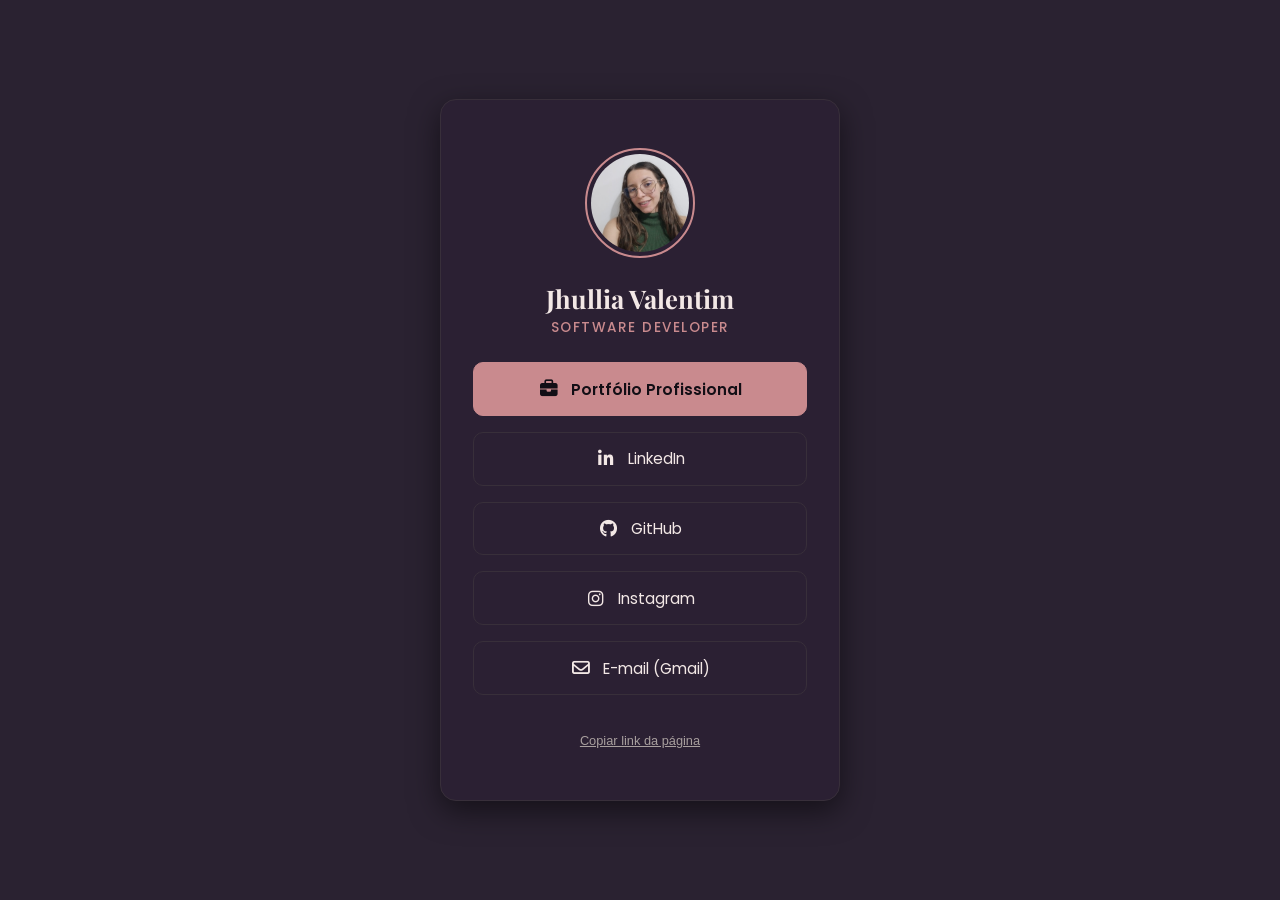
==== index.html @ 944bcbe4 "reoganização do index para o ficheiro principal" ====
<!DOCTYPE html>
<html lang="pt-BR">

<head>
    <meta charset="UTF-8">
    <meta name="viewport" content="width=device-width, initial-scale=1.0">
    <title>Jhullia Valentim | Links</title>
    <link rel="stylesheet" href="https://cdnjs.cloudflare.com/ajax/libs/font-awesome/6.4.2/css/all.min.css">
    <link rel="stylesheet" href="/style/style.css">
    <link href="https://fonts.googleapis.com/css2?family=Playfair+Display:wght@600&family=Poppins:wght@300;400;500&display=swap" rel="stylesheet">
</head>

<body>
    <div class="main-container">
        <header>
            <img src="/public/Jhullia Foto selfie.jpg" alt="Jhullia" class="profile-pic">
            <h1>Jhullia Valentim</h1>
            <p class="job-title">Software Developer</p>
        </header>

        <main class="links-list">
            <a href="#" class="link-item featured" target="_blank">
                <i class="fa-solid fa-briefcase"></i> Portfólio Profissional
            </a>

            <a href="https://www.linkedin.com/in/jhulliavalentim/" class="link-item" target="_self">
                <i class="fa-brands fa-linkedin-in"></i> LinkedIn
            </a>

            <a href="https://github.com/JhulliaValentim" class="link-item" target="_self">
                <i class="fa-brands fa-github"></i> GitHub
            </a>

            <a href="https://www.instagram.com/jhulsvp/" class="link-item" target="_self">
                <i class="fa-brands fa-instagram"></i> Instagram
            </a>

            <a href="https://mail.google.com/mail/?view=cm&fs=1&to=jhulliavalentim.dev@gmail.com" class="link-item" target="_blank">
                <i class="fa-regular fa-envelope"></i> E-mail (Gmail)
            </a>
        </main>

        <footer>
            <button class="share-btn" onclick="share()">Copiar link da página</button>
        </footer>
    </div>

    <script>
        function share() {
            navigator.clipboard.writeText(window.location.href);
            alert("Link copiado!");
        }
    </script>
</body>

</html>
---- style/style.css ----
:root {
      --bg-page: #2a2231;
      --bg-card: #2b2033;
      --text-main: #f3e8e6;
      --text-sub: #a89f9e;
      --primary-accent: #c98a8e;
      --primary-hover: #e5b8b7;
      --border-color: #382f3a;
  }

  * {
      margin: 0;
      padding: 0;
      box-sizing: border-box;
  }

  body {
      background-color: var(--bg-page);
      color: var(--text-main);
      font-family: 'Poppins', sans-serif;
      display: flex;
      justify-content: center;
      align-items: center;
      min-height: 100vh;
      padding: 2rem 1rem;
  }

  .main-container {
      background-color: var(--bg-card);
      padding: 3rem 2rem;
      border-radius: 16px;
      width: 100%;
      max-width: 400px;
      text-align: center;
      border: 1px solid var(--border-color);
      box-shadow: 0 10px 30px rgba(0, 0, 0, 0.5);
  }

  .profile-pic {
      width: 110px;
      height: 110px;
      border-radius: 50%;
      object-fit: cover;
      border: 2px solid var(--primary-accent);
      padding: 4px;
      margin-bottom: 1rem;
  }

  h1 {
      font-family: 'Playfair Display', serif;
      font-size: 1.6rem;
      margin-bottom: 0.2rem;
  }

  .job-title {
      color: var(--primary-accent);
      font-weight: 500;
      font-size: 0.85rem;
      letter-spacing: 1.5px;
      text-transform: uppercase;
      margin-bottom: 1.5rem;
  }

  .links-list {
      display: flex;
      flex-direction: column;
      gap: 1rem;
  }

  .link-item {
      display: flex;
      align-items: center;
      justify-content: center;
      gap: 12px;
      background-color: transparent;
      color: var(--text-main);
      text-decoration: none;
      padding: 0.9rem;
      border-radius: 10px;
      font-size: 0.95rem;
      transition: all 0.3s ease;
      border: 1px solid var(--border-color);
  }

  .link-item i {
      font-size: 1.1rem;
      width: 20px;
      text-align: center;
  }

  .link-item:hover {
      border-color: var(--primary-accent);
      background-color: rgba(201, 138, 142, 0.05);
      color: var(--primary-hover);
      transform: translateY(-3px);
  }

  .link-item.featured {
      background-color: var(--primary-accent);
      color: #120e15;
      border-color: var(--primary-accent);
      font-weight: 600;
  }

  .link-item.featured:hover {
      background-color: var(--primary-hover);
      color: #120e15;
  }

  footer {
      margin-top: 2rem;
  }

  .share-btn {
      background: none;
      border: none;
      color: var(--text-sub);
      cursor: pointer;
      font-size: 0.8rem;
      text-decoration: underline;
  }
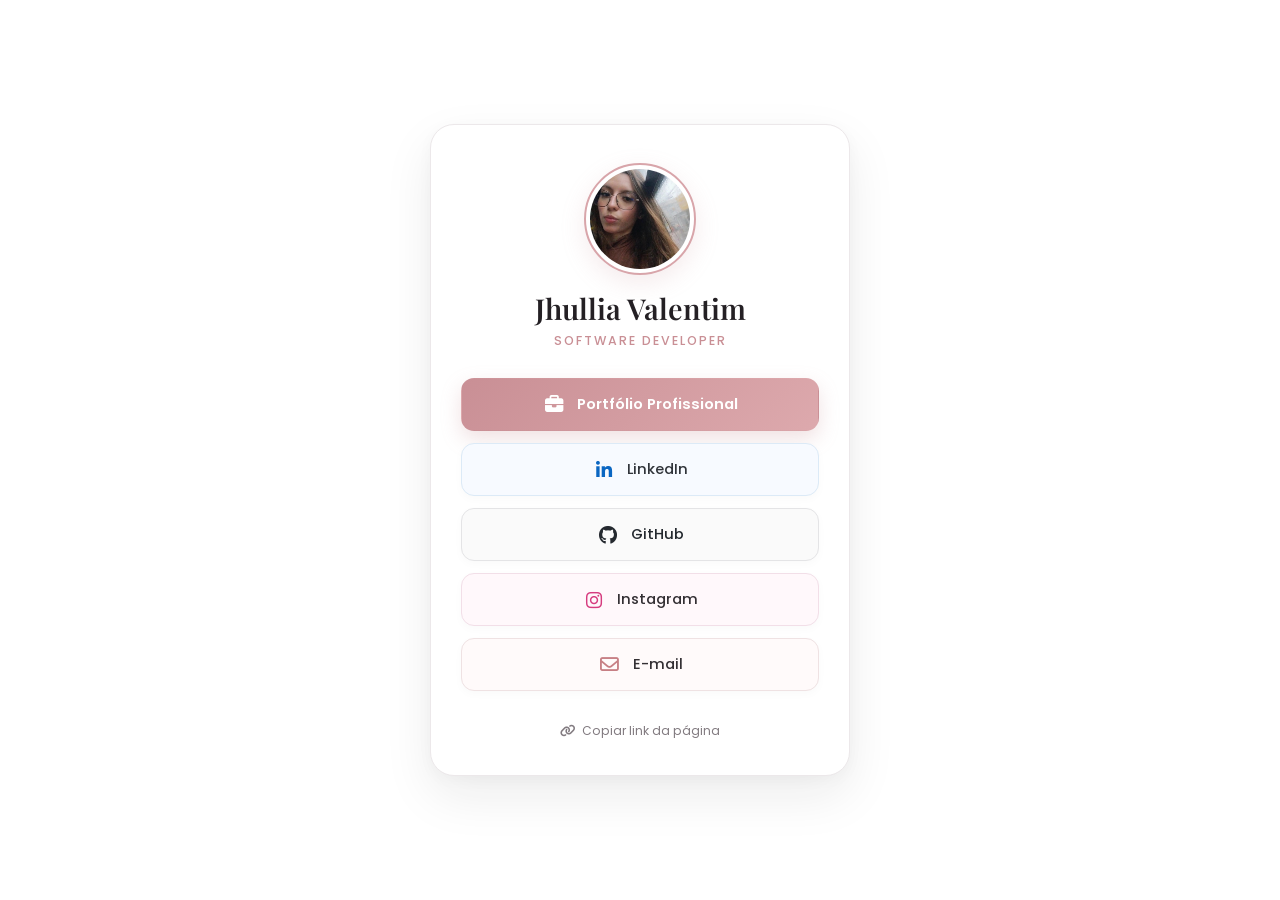
==== commit f3dab686: "Atualização de estilos e adicionais no link do portifolio" ====
--- a/index.html
+++ b/index.html
@@ -3,54 +3,143 @@
 
 <head>
     <meta charset="UTF-8">
-    <meta name="viewport" content="width=device-width, initial-scale=1.0">
+
+    <meta
+        name="viewport"
+        content="width=device-width, initial-scale=1.0"
+    >
+
     <title>Jhullia Valentim | Links</title>
-    <link rel="stylesheet" href="https://cdnjs.cloudflare.com/ajax/libs/font-awesome/6.4.2/css/all.min.css">
-    <link rel="stylesheet" href="/style/style.css">
-    <link href="https://fonts.googleapis.com/css2?family=Playfair+Display:wght@600&family=Poppins:wght@300;400;500&display=swap" rel="stylesheet">
+
+    <!-- FONT AWESOME -->
+    <link
+        rel="stylesheet"
+        href="https://cdnjs.cloudflare.com/ajax/libs/font-awesome/6.4.2/css/all.min.css"
+    >
+
+    <!-- GOOGLE FONTS -->
+    <link
+        href="https://fonts.googleapis.com/css2?family=Playfair+Display:wght@600&family=Poppins:wght@300;400;500;600&display=swap"
+        rel="stylesheet"
+    >
+
+    <!-- CSS -->
+    <link
+        rel="stylesheet"
+        href="style/style.css"
+    >
 </head>
 
 <body>
+
     <div class="main-container">
+
         <header>
-            <img src="/public/Jhullia Foto selfie.jpg" alt="Jhullia" class="profile-pic">
+
+            <img
+                src="assets/JhulliaFotoselfie.png"
+                alt="Foto de Jhullia Valentim"
+                class="profile-pic"
+            >
+
             <h1>Jhullia Valentim</h1>
-            <p class="job-title">Software Developer</p>
+
+            <p class="job-title">
+                Software Developer
+            </p>
+
         </header>
 
-        <main class="links-list">
-            <a href="#" class="link-item featured" target="_blank">
-                <i class="fa-solid fa-briefcase"></i> Portfólio Profissional
-            </a>
 
-            <a href="https://www.linkedin.com/in/jhulliavalentim/" class="link-item" target="_self">
-                <i class="fa-brands fa-linkedin-in"></i> LinkedIn
-            </a>
+       <main class="links-list">
 
-            <a href="https://github.com/JhulliaValentim" class="link-item" target="_self">
-                <i class="fa-brands fa-github"></i> GitHub
-            </a>
+    <a
+        href="https://jhulliavalentimportifolio-seven.vercel.app/"
+        class="link-item featured"
+        target="_blank"
+    >
+        <i class="fa-solid fa-briefcase"></i>
+        <span>Portfólio Profissional</span>
+    </a>
 
-            <a href="https://www.instagram.com/jhulsvp/" class="link-item" target="_self">
-                <i class="fa-brands fa-instagram"></i> Instagram
-            </a>
 
-            <a href="https://mail.google.com/mail/?view=cm&fs=1&to=jhulliavalentim.dev@gmail.com" class="link-item" target="_blank">
-                <i class="fa-regular fa-envelope"></i> E-mail (Gmail)
-            </a>
-        </main>
+    <a
+        href="https://www.linkedin.com/in/jhulliavalentim/"
+        class="link-item linkedin"
+        target="_blank"
+    >
+        <i class="fa-brands fa-linkedin-in"></i>
+        <span>LinkedIn</span>
+    </a>
+
+
+    <a
+        href="https://github.com/JhulliaValentim"
+        class="link-item github"
+        target="_blank"
+    >
+        <i class="fa-brands fa-github"></i>
+        <span>GitHub</span>
+    </a>
+
+
+    <a
+        href="https://www.instagram.com/jhulsvp/"
+        class="link-item instagram"
+        target="_blank"
+    >
+        <i class="fa-brands fa-instagram"></i>
+        <span>Instagram</span>
+    </a>
+
+
+    <a
+        href="mailto:jhulliavalentim.dev@gmail.com"
+        class="link-item email"
+    >
+        <i class="fa-regular fa-envelope"></i>
+        <span>E-mail</span>
+    </a>
+
+</main>
+
 
         <footer>
-            <button class="share-btn" onclick="share()">Copiar link da página</button>
+
+            <button
+                class="share-btn"
+                onclick="sharePage()"
+            >
+                <i class="fa-solid fa-link"></i>
+                Copiar link da página
+            </button>
+
         </footer>
+
     </div>
 
+
     <script>
-        function share() {
-            navigator.clipboard.writeText(window.location.href);
-            alert("Link copiado!");
+
+        function sharePage() {
+
+            navigator.clipboard
+                .writeText(window.location.href)
+                .then(() => {
+
+                    alert("Link copiado!");
+
+                })
+                .catch(() => {
+
+                    alert("Não foi possível copiar o link.");
+
+                });
+
         }
+
     </script>
+
 </body>
 
 </html>
--- a/style/style.css
+++ b/style/style.css
@@ -1,121 +1,442 @@
-  :root {
-      --bg-page: #2a2231;
-      --bg-card: #2b2033;
-      --text-main: #f3e8e6;
-      --text-sub: #a89f9e;
-      --primary-accent: #c98a8e;
-      --primary-hover: #e5b8b7;
-      --border-color: #382f3a;
-  }
-
-  * {
-      margin: 0;
-      padding: 0;
-      box-sizing: border-box;
-  }
-
-  body {
-      background-color: var(--bg-page);
-      color: var(--text-main);
-      font-family: 'Poppins', sans-serif;
-      display: flex;
-      justify-content: center;
-      align-items: center;
-      min-height: 100vh;
-      padding: 2rem 1rem;
-  }
-
-  .main-container {
-      background-color: var(--bg-card);
-      padding: 3rem 2rem;
-      border-radius: 16px;
-      width: 100%;
-      max-width: 400px;
-      text-align: center;
-      border: 1px solid var(--border-color);
-      box-shadow: 0 10px 30px rgba(0, 0, 0, 0.5);
-  }
-
-  .profile-pic {
-      width: 110px;
-      height: 110px;
-      border-radius: 50%;
-      object-fit: cover;
-      border: 2px solid var(--primary-accent);
-      padding: 4px;
-      margin-bottom: 1rem;
-  }
-
-  h1 {
-      font-family: 'Playfair Display', serif;
-      font-size: 1.6rem;
-      margin-bottom: 0.2rem;
-  }
-
-  .job-title {
-      color: var(--primary-accent);
-      font-weight: 500;
-      font-size: 0.85rem;
-      letter-spacing: 1.5px;
-      text-transform: uppercase;
-      margin-bottom: 1.5rem;
-  }
-
-  .links-list {
-      display: flex;
-      flex-direction: column;
-      gap: 1rem;
-  }
-
-  .link-item {
-      display: flex;
-      align-items: center;
-      justify-content: center;
-      gap: 12px;
-      background-color: transparent;
-      color: var(--text-main);
-      text-decoration: none;
-      padding: 0.9rem;
-      border-radius: 10px;
-      font-size: 0.95rem;
-      transition: all 0.3s ease;
-      border: 1px solid var(--border-color);
-  }
-
-  .link-item i {
-      font-size: 1.1rem;
-      width: 20px;
-      text-align: center;
-  }
-
-  .link-item:hover {
-      border-color: var(--primary-accent);
-      background-color: rgba(201, 138, 142, 0.05);
-      color: var(--primary-hover);
-      transform: translateY(-3px);
-  }
-
-  .link-item.featured {
-      background-color: var(--primary-accent);
-      color: #120e15;
-      border-color: var(--primary-accent);
-      font-weight: 600;
-  }
-
-  .link-item.featured:hover {
-      background-color: var(--primary-hover);
-      color: #120e15;
-  }
-
-  footer {
-      margin-top: 2rem;
-  }
-
-  .share-btn {
-      background: none;
-      border: none;
-      color: var(--text-sub);
-      cursor: pointer;
-      font-size: 0.8rem;
-      text-decoration: underline;
-  }+:root {
+    --background: #ffffff;
+    --card: #ffffff;
+
+    --text: #252125;
+    --text-light: #827b80;
+
+    --rose: #c98f95;
+    --rose-hover: #b97880;
+
+    --border: #ece8ea;
+}
+
+/* RESET */
+* {
+    margin: 0;
+    padding: 0;
+    box-sizing: border-box;
+}
+
+html,
+body {
+    width: 100%;
+    min-height: 100%;
+}
+
+/* PÁGINA */
+body {
+    min-height: 100vh;
+
+    background: var(--background);
+
+    font-family: "Poppins", sans-serif;
+
+    color: var(--text);
+
+    display: flex;
+    align-items: center;
+    justify-content: center;
+
+    padding: 35px 20px;
+}
+
+/* CARD PRINCIPAL */
+.main-container {
+    width: 100%;
+    max-width: 420px;
+
+    background: var(--card);
+
+    border: 1px solid var(--border);
+    border-radius: 24px;
+
+    padding: 38px 30px 28px;
+
+    text-align: center;
+
+    box-shadow:
+        0 20px 50px rgba(31, 25, 28, 0.08),
+        0 4px 15px rgba(31, 25, 28, 0.03);
+}
+
+/* HEADER */
+header {
+    display: flex;
+    flex-direction: column;
+    align-items: center;
+}
+
+/* FOTO */
+.profile-pic {
+    width: 112px;
+    height: 112px;
+
+    object-fit: cover;
+
+    border-radius: 50%;
+
+    padding: 4px;
+
+    background: white;
+
+    border: 2px solid #d8a5aa;
+
+    box-shadow:
+        0 8px 24px rgba(201, 143, 149, 0.18);
+
+    margin-bottom: 16px;
+}
+
+/* NOME */
+h1 {
+    font-family: "Playfair Display", serif;
+
+    font-size: 1.8rem;
+    font-weight: 600;
+
+    color: #242024;
+
+    line-height: 1.2;
+
+    margin-bottom: 7px;
+}
+
+/* CARGO */
+.job-title {
+    font-size: 0.78rem;
+    font-weight: 500;
+
+    color: var(--rose);
+
+    text-transform: uppercase;
+
+    letter-spacing: 2px;
+
+    margin-bottom: 28px;
+}
+
+/* LISTA */
+/* =========================================
+   LISTA DE BOTÕES
+========================================= */
+
+.links-list {
+    width: 100%;
+    display: flex;
+    flex-direction: column;
+    gap: 12px;
+}
+
+
+/* =========================================
+   BOTÃO PADRÃO
+========================================= */
+
+.link-item {
+    width: 100%;
+    min-height: 53px;
+
+    display: flex;
+    align-items: center;
+    justify-content: center;
+
+    gap: 12px;
+
+    padding: 14px 18px;
+
+    border-radius: 13px;
+    border: 1px solid #ece8ea;
+
+    background: #ffffff;
+
+    color: #343034;
+
+    font-family: "Poppins", sans-serif;
+    font-size: 0.92rem;
+    font-weight: 500;
+
+    text-decoration: none;
+
+    cursor: pointer;
+
+    box-shadow:
+        0 3px 10px rgba(0, 0, 0, 0.025);
+
+    transition:
+        transform 0.25s ease,
+        box-shadow 0.25s ease,
+        border-color 0.25s ease,
+        background-color 0.25s ease,
+        color 0.25s ease;
+}
+
+
+/* ÍCONES */
+
+.link-item i {
+    width: 23px;
+
+    font-size: 1.15rem;
+
+    text-align: center;
+
+    transition:
+        transform 0.25s ease,
+        color 0.25s ease;
+}
+
+
+/* HOVER GERAL */
+
+.link-item:hover {
+    transform: translateY(-3px);
+
+    box-shadow:
+        0 9px 22px rgba(0, 0, 0, 0.07);
+}
+
+.link-item:hover i {
+    transform: scale(1.12);
+}
+
+
+/* =========================================
+   PORTFÓLIO
+========================================= */
+
+.link-item.featured {
+    background: linear-gradient(
+        135deg,
+        #c98f95 0%,
+        #dda9ad 100%
+    );
+
+    color: #ffffff;
+
+    border: 1px solid transparent;
+
+    font-weight: 600;
+
+    box-shadow:
+        0 8px 20px rgba(201, 143, 149, 0.27);
+}
+
+.link-item.featured i {
+    color: #ffffff;
+}
+
+.link-item.featured:hover {
+    background: linear-gradient(
+        135deg,
+        #b97880 0%,
+        #cc9298 100%
+    );
+
+    color: #ffffff;
+
+    transform: translateY(-3px);
+
+    box-shadow:
+        0 12px 26px rgba(201, 143, 149, 0.35);
+}
+
+
+/* =========================================
+   LINKEDIN
+========================================= */
+
+.linkedin {
+    background: #f7faff;
+
+    border-color: #dceaf7;
+
+    color: #30343a;
+}
+
+.linkedin i {
+    color: #0a66c2;
+}
+
+.linkedin:hover {
+    background: #eef6ff;
+
+    border-color: #0a66c2;
+
+    color: #0a66c2;
+
+    box-shadow:
+        0 8px 20px rgba(10, 102, 194, 0.13);
+}
+
+.linkedin:hover i {
+    color: #0a66c2;
+}
+
+
+/* =========================================
+   GITHUB
+========================================= */
+
+.github {
+    background: #fafafa;
+
+    border-color: #e4e4e6;
+
+    color: #24292f;
+}
+
+.github i {
+    color: #24292f;
+}
+
+.github:hover {
+    background: #24292f;
+
+    border-color: #24292f;
+
+    color: #ffffff;
+
+    box-shadow:
+        0 9px 22px rgba(36, 41, 47, 0.20);
+}
+
+.github:hover i {
+    color: #ffffff;
+}
+
+
+/* =========================================
+   INSTAGRAM
+========================================= */
+
+.instagram {
+    background: #fff8fb;
+
+    border-color: #f2dfe8;
+
+    color: #343034;
+}
+
+.instagram i {
+    color: #d63c7f;
+}
+
+.instagram:hover {
+    background: #fff0f6;
+
+    border-color: #d63c7f;
+
+    color: #bd326d;
+
+    box-shadow:
+        0 8px 20px rgba(214, 60, 127, 0.13);
+}
+
+.instagram:hover i {
+    color: #d63c7f;
+}
+
+
+/* =========================================
+   E-MAIL
+========================================= */
+
+.email {
+    background: #fffafa;
+
+    border-color: #efe2e3;
+
+    color: #343034;
+}
+
+.email i {
+    color: #c77f84;
+}
+
+.email:hover {
+    background: #fff1f2;
+
+    border-color: #c98f95;
+
+    color: #b76f75;
+
+    box-shadow:
+        0 8px 20px rgba(201, 143, 149, 0.14);
+}
+
+.email:hover i {
+    color: #b76f75;
+}
+
+
+/* =========================================
+   BOTÃO COPIAR LINK
+========================================= */
+
+footer {
+    margin-top: 24px;
+}
+
+.share-btn {
+    display: inline-flex;
+    align-items: center;
+    justify-content: center;
+
+    gap: 6px;
+
+    border: none;
+
+    background: transparent;
+
+    color: #827b80;
+
+    font-family: "Poppins", sans-serif;
+
+    font-size: 0.76rem;
+    font-weight: 400;
+
+    padding: 7px 10px;
+
+    border-radius: 8px;
+
+    cursor: pointer;
+
+    transition:
+        color 0.25s ease,
+        background-color 0.25s ease;
+}
+
+.share-btn i {
+    font-size: 0.78rem;
+}
+
+.share-btn:hover {
+    color: #b97880;
+
+    background: #fff5f6;
+}
+
+
+/* =========================================
+   RESPONSIVO
+========================================= */
+
+@media (max-width: 500px) {
+
+    .links-list {
+        gap: 11px;
+    }
+
+    .link-item {
+        min-height: 51px;
+
+        padding: 13px 15px;
+
+        font-size: 0.88rem;
+    }
+
+    .link-item i {
+        font-size: 1.1rem;
+    }
+}
